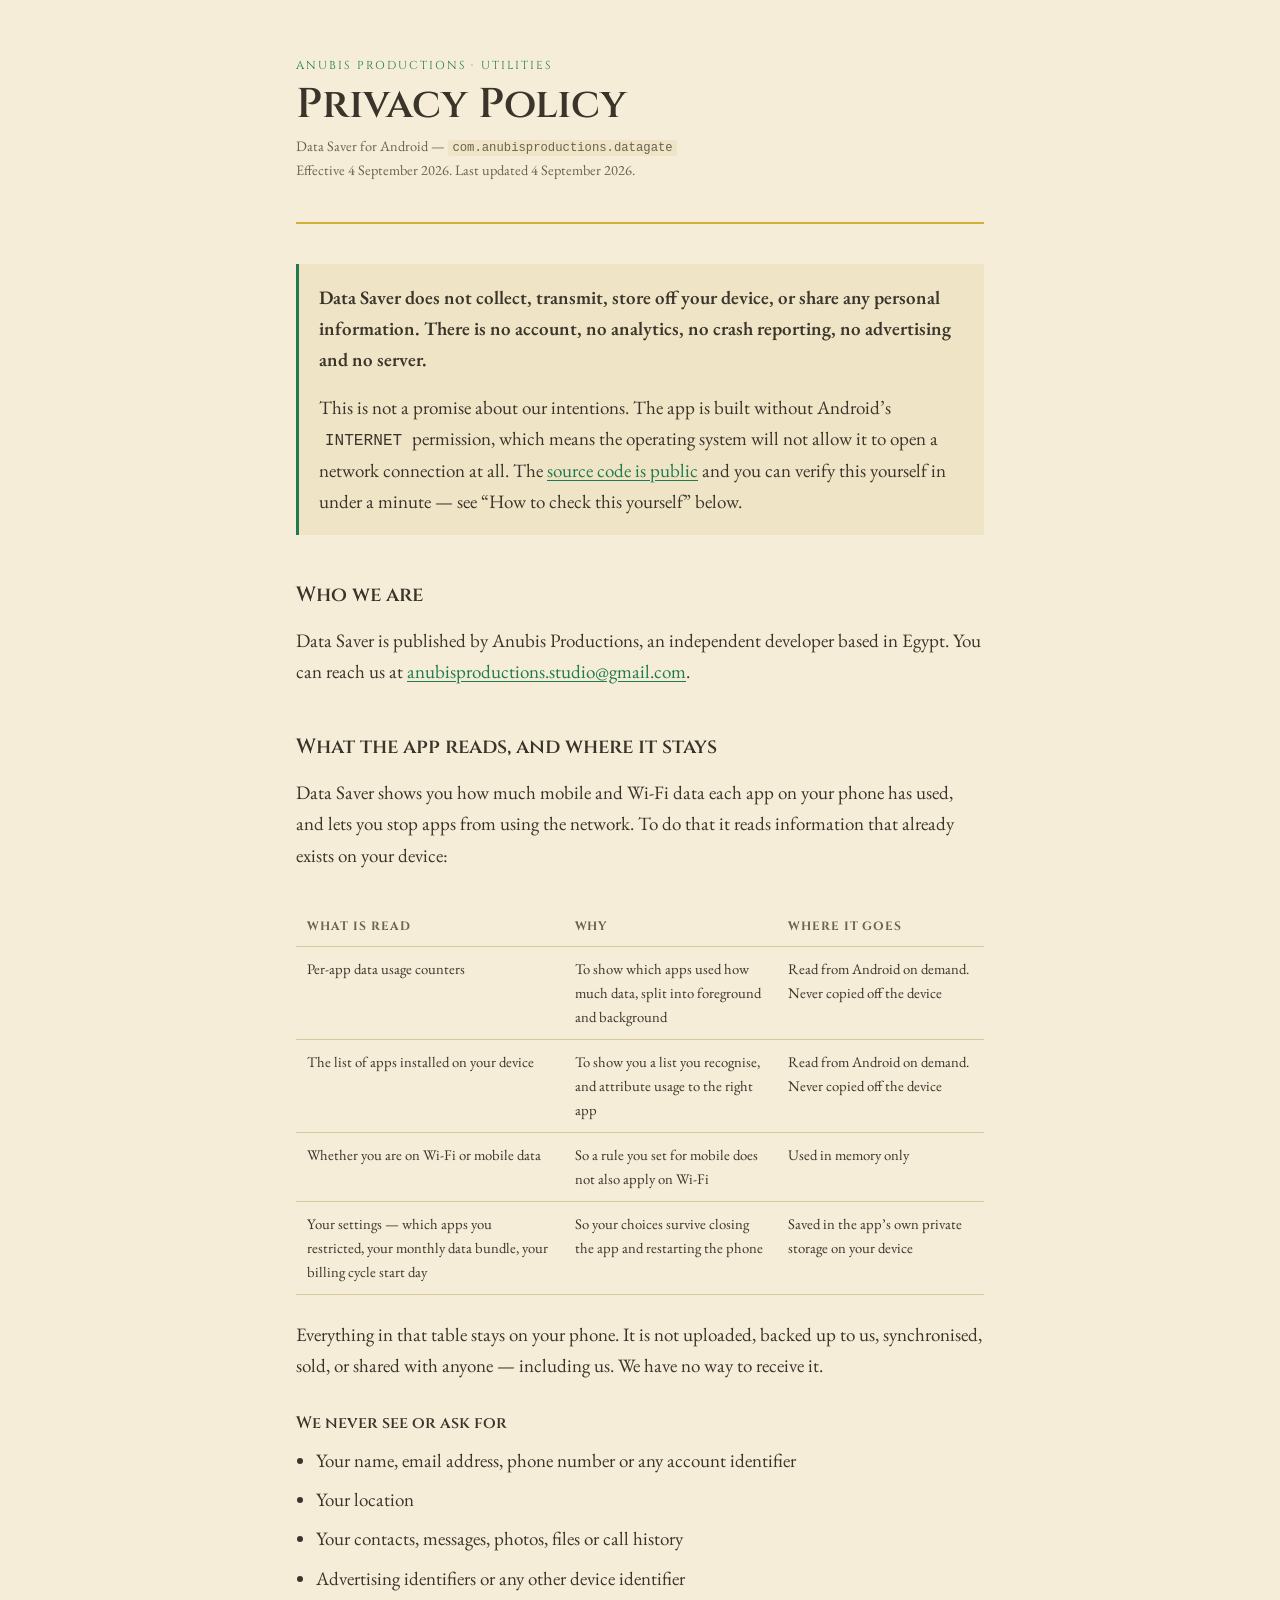
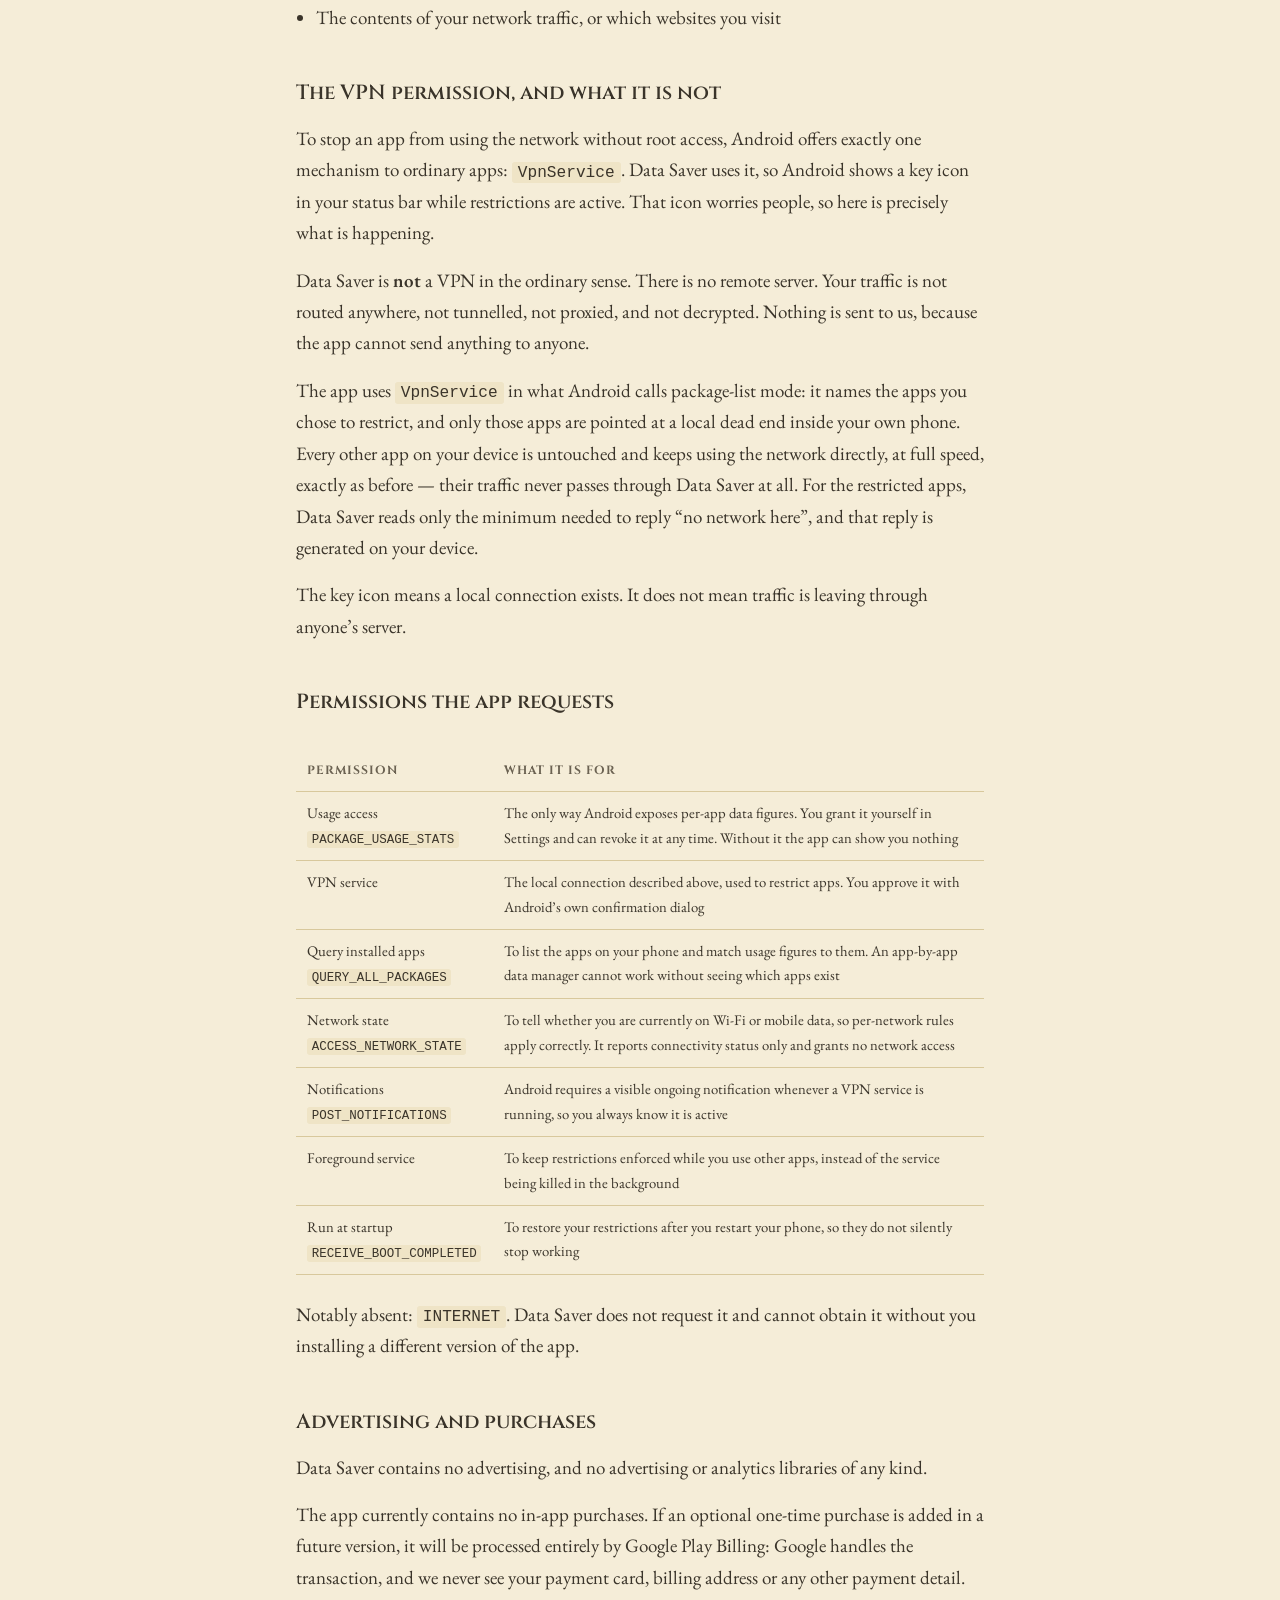
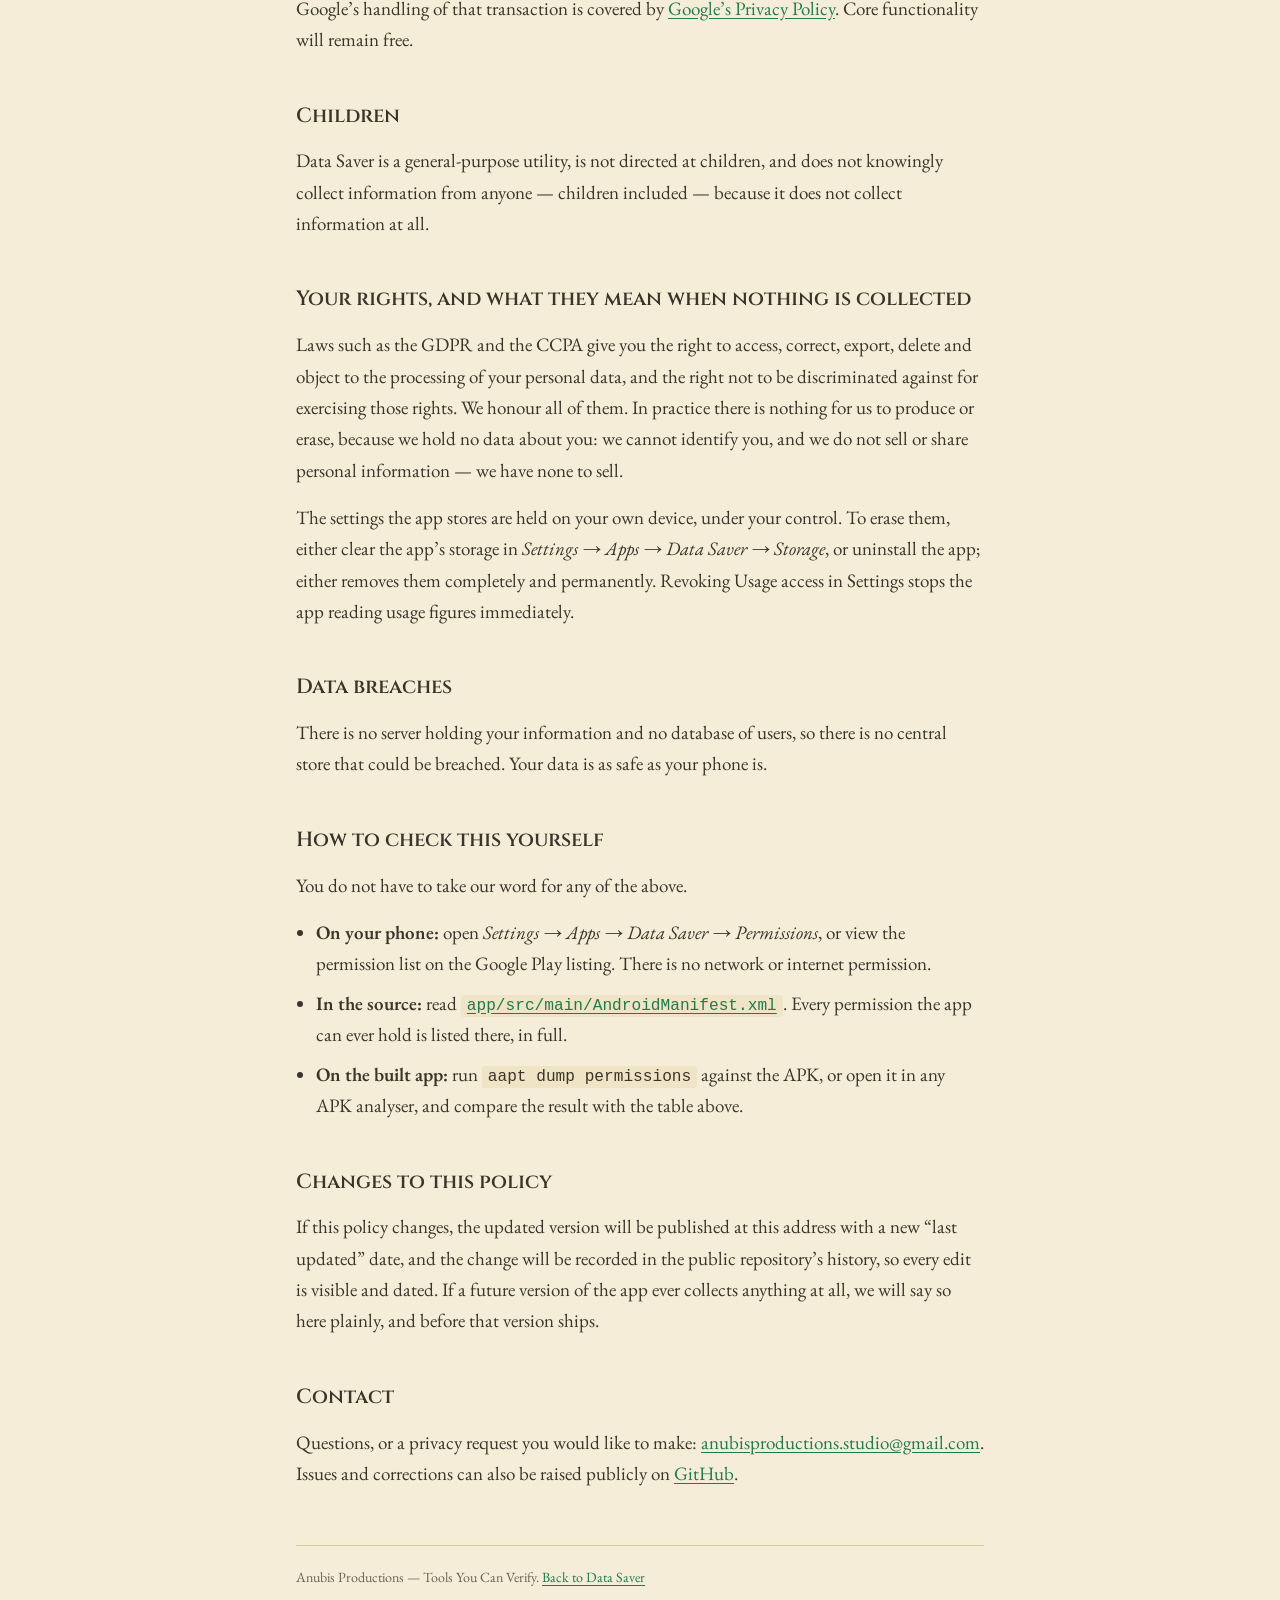
==== docs/privacy/index.html @ 2ae64df6 "Add privacy policy and project page for GitHub Pages Play requires a hosted privacy policy URL befor" ====
<!doctype html>
<html lang="en">
<head>
<meta charset="utf-8">
<meta name="viewport" content="width=device-width, initial-scale=1">
<title>Privacy Policy — Data Saver</title>
<meta name="description" content="Data Saver collects nothing. The app ships without the INTERNET permission, so it is technically incapable of sending your data anywhere.">
<link rel="preconnect" href="https://fonts.googleapis.com">
<link rel="preconnect" href="https://fonts.gstatic.com" crossorigin>
<link rel="stylesheet" href="https://fonts.googleapis.com/css2?family=Cinzel:wght@500;600&family=EB+Garamond:ital,wght@0,400;0,600;1,400&display=swap">
<link rel="stylesheet" href="../assets/style.css">
</head>
<body>
<div class="wrap">

<header class="masthead">
  <div class="eyebrow">Anubis Productions &middot; Utilities</div>
  <h1>Privacy Policy</h1>
  <p class="dateline">Data Saver for Android &mdash; <code>com.anubisproductions.datagate</code><br>
  Effective 4 September 2026. Last updated 4 September 2026.</p>
</header>

<div class="claim">
  <p><strong>Data Saver does not collect, transmit, store off your device, or share any
  personal information. There is no account, no analytics, no crash reporting, no
  advertising and no server.</strong></p>
  <p>This is not a promise about our intentions. The app is built without Android&rsquo;s
  <code>INTERNET</code> permission, which means the operating system will not allow it to
  open a network connection at all. The <a href="https://github.com/anubisproductions/datagate">source
  code is public</a> and you can verify this yourself in under a minute &mdash; see
  &ldquo;How to check this yourself&rdquo; below.</p>
</div>

<h2>Who we are</h2>

<p>Data Saver is published by Anubis Productions, an independent developer based in Egypt.
You can reach us at
<a href="mailto:anubisproductions.studio@gmail.com">anubisproductions.studio@gmail.com</a>.</p>

<h2>What the app reads, and where it stays</h2>

<p>Data Saver shows you how much mobile and Wi-Fi data each app on your phone has used, and
lets you stop apps from using the network. To do that it reads information that already
exists on your device:</p>

<div class="scroll">
<table>
  <thead>
    <tr><th>What is read</th><th>Why</th><th>Where it goes</th></tr>
  </thead>
  <tbody>
    <tr>
      <td>Per-app data usage counters</td>
      <td>To show which apps used how much data, split into foreground and background</td>
      <td>Read from Android on demand. Never copied off the device</td>
    </tr>
    <tr>
      <td>The list of apps installed on your device</td>
      <td>To show you a list you recognise, and attribute usage to the right app</td>
      <td>Read from Android on demand. Never copied off the device</td>
    </tr>
    <tr>
      <td>Whether you are on Wi-Fi or mobile data</td>
      <td>So a rule you set for mobile does not also apply on Wi-Fi</td>
      <td>Used in memory only</td>
    </tr>
    <tr>
      <td>Your settings &mdash; which apps you restricted, your monthly data bundle, your
          billing cycle start day</td>
      <td>So your choices survive closing the app and restarting the phone</td>
      <td>Saved in the app&rsquo;s own private storage on your device</td>
    </tr>
  </tbody>
</table>
</div>

<p>Everything in that table stays on your phone. It is not uploaded, backed up to us,
synchronised, sold, or shared with anyone &mdash; including us. We have no way to receive it.</p>

<h3>We never see or ask for</h3>

<ul>
  <li>Your name, email address, phone number or any account identifier</li>
  <li>Your location</li>
  <li>Your contacts, messages, photos, files or call history</li>
  <li>Advertising identifiers or any other device identifier</li>
  <li>The contents of your network traffic, or which websites you visit</li>
</ul>

<h2>The VPN permission, and what it is not</h2>

<p>To stop an app from using the network without root access, Android offers exactly one
mechanism to ordinary apps: <code>VpnService</code>. Data Saver uses it, so Android shows a
key icon in your status bar while restrictions are active. That icon worries people, so here
is precisely what is happening.</p>

<p>Data Saver is <strong>not</strong> a VPN in the ordinary sense. There is no remote server.
Your traffic is not routed anywhere, not tunnelled, not proxied, and not decrypted. Nothing
is sent to us, because the app cannot send anything to anyone.</p>

<p>The app uses <code>VpnService</code> in what Android calls package-list mode: it names the
apps you chose to restrict, and only those apps are pointed at a local dead end inside your
own phone. Every other app on your device is untouched and keeps using the network directly,
at full speed, exactly as before &mdash; their traffic never passes through Data Saver at
all. For the restricted apps, Data Saver reads only the minimum needed to reply
&ldquo;no network here&rdquo;, and that reply is generated on your device.</p>

<p>The key icon means a local connection exists. It does not mean traffic is leaving through
anyone&rsquo;s server.</p>

<h2>Permissions the app requests</h2>

<div class="scroll">
<table>
  <thead>
    <tr><th>Permission</th><th>What it is for</th></tr>
  </thead>
  <tbody>
    <tr>
      <td>Usage access<br><code>PACKAGE_USAGE_STATS</code></td>
      <td>The only way Android exposes per-app data figures. You grant it yourself in
          Settings and can revoke it at any time. Without it the app can show you nothing</td>
    </tr>
    <tr>
      <td>VPN service</td>
      <td>The local connection described above, used to restrict apps. You approve it with
          Android&rsquo;s own confirmation dialog</td>
    </tr>
    <tr>
      <td>Query installed apps<br><code>QUERY_ALL_PACKAGES</code></td>
      <td>To list the apps on your phone and match usage figures to them. An app-by-app data
          manager cannot work without seeing which apps exist</td>
    </tr>
    <tr>
      <td>Network state<br><code>ACCESS_NETWORK_STATE</code></td>
      <td>To tell whether you are currently on Wi-Fi or mobile data, so per-network rules
          apply correctly. It reports connectivity status only and grants no network access</td>
    </tr>
    <tr>
      <td>Notifications<br><code>POST_NOTIFICATIONS</code></td>
      <td>Android requires a visible ongoing notification whenever a VPN service is running,
          so you always know it is active</td>
    </tr>
    <tr>
      <td>Foreground service</td>
      <td>To keep restrictions enforced while you use other apps, instead of the service
          being killed in the background</td>
    </tr>
    <tr>
      <td>Run at startup<br><code>RECEIVE_BOOT_COMPLETED</code></td>
      <td>To restore your restrictions after you restart your phone, so they do not silently
          stop working</td>
    </tr>
  </tbody>
</table>
</div>

<p>Notably absent: <code>INTERNET</code>. Data Saver does not request it and cannot obtain it
without you installing a different version of the app.</p>

<h2>Advertising and purchases</h2>

<p>Data Saver contains no advertising, and no advertising or analytics libraries of any
kind.</p>

<p>The app currently contains no in-app purchases. If an optional one-time purchase is added
in a future version, it will be processed entirely by Google Play Billing: Google handles the
transaction, and we never see your payment card, billing address or any other payment detail.
Google&rsquo;s handling of that transaction is covered by
<a href="https://policies.google.com/privacy">Google&rsquo;s Privacy Policy</a>. Core
functionality will remain free.</p>

<h2>Children</h2>

<p>Data Saver is a general-purpose utility, is not directed at children, and does not
knowingly collect information from anyone &mdash; children included &mdash; because it does
not collect information at all.</p>

<h2>Your rights, and what they mean when nothing is collected</h2>

<p>Laws such as the GDPR and the CCPA give you the right to access, correct, export, delete
and object to the processing of your personal data, and the right not to be discriminated
against for exercising those rights. We honour all of them. In practice there is nothing for
us to produce or erase, because we hold no data about you: we cannot identify you, and we do
not sell or share personal information &mdash; we have none to sell.</p>

<p>The settings the app stores are held on your own device, under your control. To erase
them, either clear the app&rsquo;s storage in <em>Settings &rarr; Apps &rarr; Data Saver
&rarr; Storage</em>, or uninstall the app; either removes them completely and permanently.
Revoking Usage access in Settings stops the app reading usage figures immediately.</p>

<h2>Data breaches</h2>

<p>There is no server holding your information and no database of users, so there is no
central store that could be breached. Your data is as safe as your phone is.</p>

<h2>How to check this yourself</h2>

<p>You do not have to take our word for any of the above.</p>

<ul>
  <li><strong>On your phone:</strong> open <em>Settings &rarr; Apps &rarr; Data Saver &rarr;
      Permissions</em>, or view the permission list on the Google Play listing. There is no
      network or internet permission.</li>
  <li><strong>In the source:</strong> read
      <a href="https://github.com/anubisproductions/datagate/blob/main/app/src/main/AndroidManifest.xml"><code>app/src/main/AndroidManifest.xml</code></a>.
      Every permission the app can ever hold is listed there, in full.</li>
  <li><strong>On the built app:</strong> run <code>aapt dump permissions</code> against the
      APK, or open it in any APK analyser, and compare the result with the table above.</li>
</ul>

<h2>Changes to this policy</h2>

<p>If this policy changes, the updated version will be published at this address with a new
&ldquo;last updated&rdquo; date, and the change will be recorded in the public
repository&rsquo;s history, so every edit is visible and dated. If a future version of the
app ever collects anything at all, we will say so here plainly, and before that version
ships.</p>

<h2>Contact</h2>

<p>Questions, or a privacy request you would like to make:
<a href="mailto:anubisproductions.studio@gmail.com">anubisproductions.studio@gmail.com</a>.
Issues and corrections can also be raised publicly on
<a href="https://github.com/anubisproductions/datagate/issues">GitHub</a>.</p>

<footer>
  Anubis Productions &mdash; Tools You Can Verify.
  <a href="../">Back to Data Saver</a>
</footer>

</div>
</body>
</html>
---- docs/assets/style.css ----
/* Anubis Productions - Utilities line.
   Sandstone ground, tomb-stone text, malachite accent. No pure black or white. */

:root {
  --ground:      #F5EDD8;   /* Linen */
  --panel:       #EFE4C6;
  --ink:         #3A342A;   /* Tomb Stone */
  --ink-soft:    #6B6252;
  --accent:      #1F7A4D;   /* Malachite */
  --rule:        #D4AF37;   /* Pharaoh Gold */
  --hair:        #D8C89C;
}

@media (prefers-color-scheme: dark) {
  :root:not([data-theme="light"]) {
    --ground:   #23201A;
    --panel:    #2C281F;
    --ink:      #EDE3CA;
    --ink-soft: #A99E85;
    --accent:   #46B07C;
    --rule:     #D4AF37;
    --hair:     #443E31;
  }
}

:root[data-theme="dark"] {
  --ground:   #23201A;
  --panel:    #2C281F;
  --ink:      #EDE3CA;
  --ink-soft: #A99E85;
  --accent:   #46B07C;
  --rule:     #D4AF37;
  --hair:     #443E31;
}

* { box-sizing: border-box; }

body {
  margin: 0;
  background: var(--ground);
  color: var(--ink);
  font-family: "EB Garamond", Georgia, "Times New Roman", serif;
  font-size: 19px;
  line-height: 1.65;
  -webkit-text-size-adjust: 100%;
}

.wrap {
  max-width: 46rem;           /* ~65 characters of running text */
  margin: 0 auto;
  padding: 3.5rem 1.5rem 5rem;
}

header.masthead {
  display: flex;
  flex-direction: column;
  gap: 0.35rem;
  padding-bottom: 1.5rem;
  margin-bottom: 2.5rem;
  border-bottom: 2px solid var(--rule);
}

.eyebrow {
  font-family: "Cinzel", Georgia, serif;
  font-size: 0.72rem;
  letter-spacing: 0.18em;
  text-transform: uppercase;
  color: var(--accent);
}

h1 {
  font-family: "Cinzel", Georgia, serif;
  font-weight: 600;
  font-size: clamp(1.9rem, 5vw, 2.6rem);
  line-height: 1.15;
  margin: 0;
  text-wrap: balance;
}

h2 {
  font-family: "Cinzel", Georgia, serif;
  font-weight: 600;
  font-size: 1.28rem;
  margin: 2.75rem 0 0.75rem;
  text-wrap: balance;
}

h3 {
  font-family: "Cinzel", Georgia, serif;
  font-weight: 600;
  font-size: 1.02rem;
  margin: 1.75rem 0 0.5rem;
}

p { margin: 0 0 1rem; }

.dateline {
  font-size: 0.9rem;
  color: var(--ink-soft);
}

a { color: var(--accent); text-underline-offset: 0.18em; }
a:focus-visible { outline: 2px solid var(--rule); outline-offset: 3px; border-radius: 2px; }

ul { margin: 0 0 1rem; padding-left: 1.25rem; }
li { margin-bottom: 0.5rem; }

strong { font-weight: 600; }

code {
  font-family: ui-monospace, "SF Mono", Menlo, Consolas, monospace;
  font-size: 0.85em;
  background: var(--panel);
  padding: 0.12em 0.36em;
  border-radius: 3px;
}

.claim {
  background: var(--panel);
  border-left: 3px solid var(--accent);
  padding: 1.1rem 1.25rem;
  margin: 1.75rem 0;
}
.claim p:last-child { margin-bottom: 0; }

table {
  width: 100%;
  border-collapse: collapse;
  margin: 1.25rem 0 1.5rem;
  font-size: 0.92rem;
}
.scroll { overflow-x: auto; }
th, td {
  text-align: left;
  vertical-align: top;
  padding: 0.6rem 0.7rem;
  border-bottom: 1px solid var(--hair);
}
th {
  font-family: "Cinzel", Georgia, serif;
  font-size: 0.75rem;
  letter-spacing: 0.08em;
  text-transform: uppercase;
  color: var(--ink-soft);
  white-space: nowrap;
}

footer {
  margin-top: 3.5rem;
  padding-top: 1.25rem;
  border-top: 1px solid var(--hair);
  font-size: 0.88rem;
  color: var(--ink-soft);
}
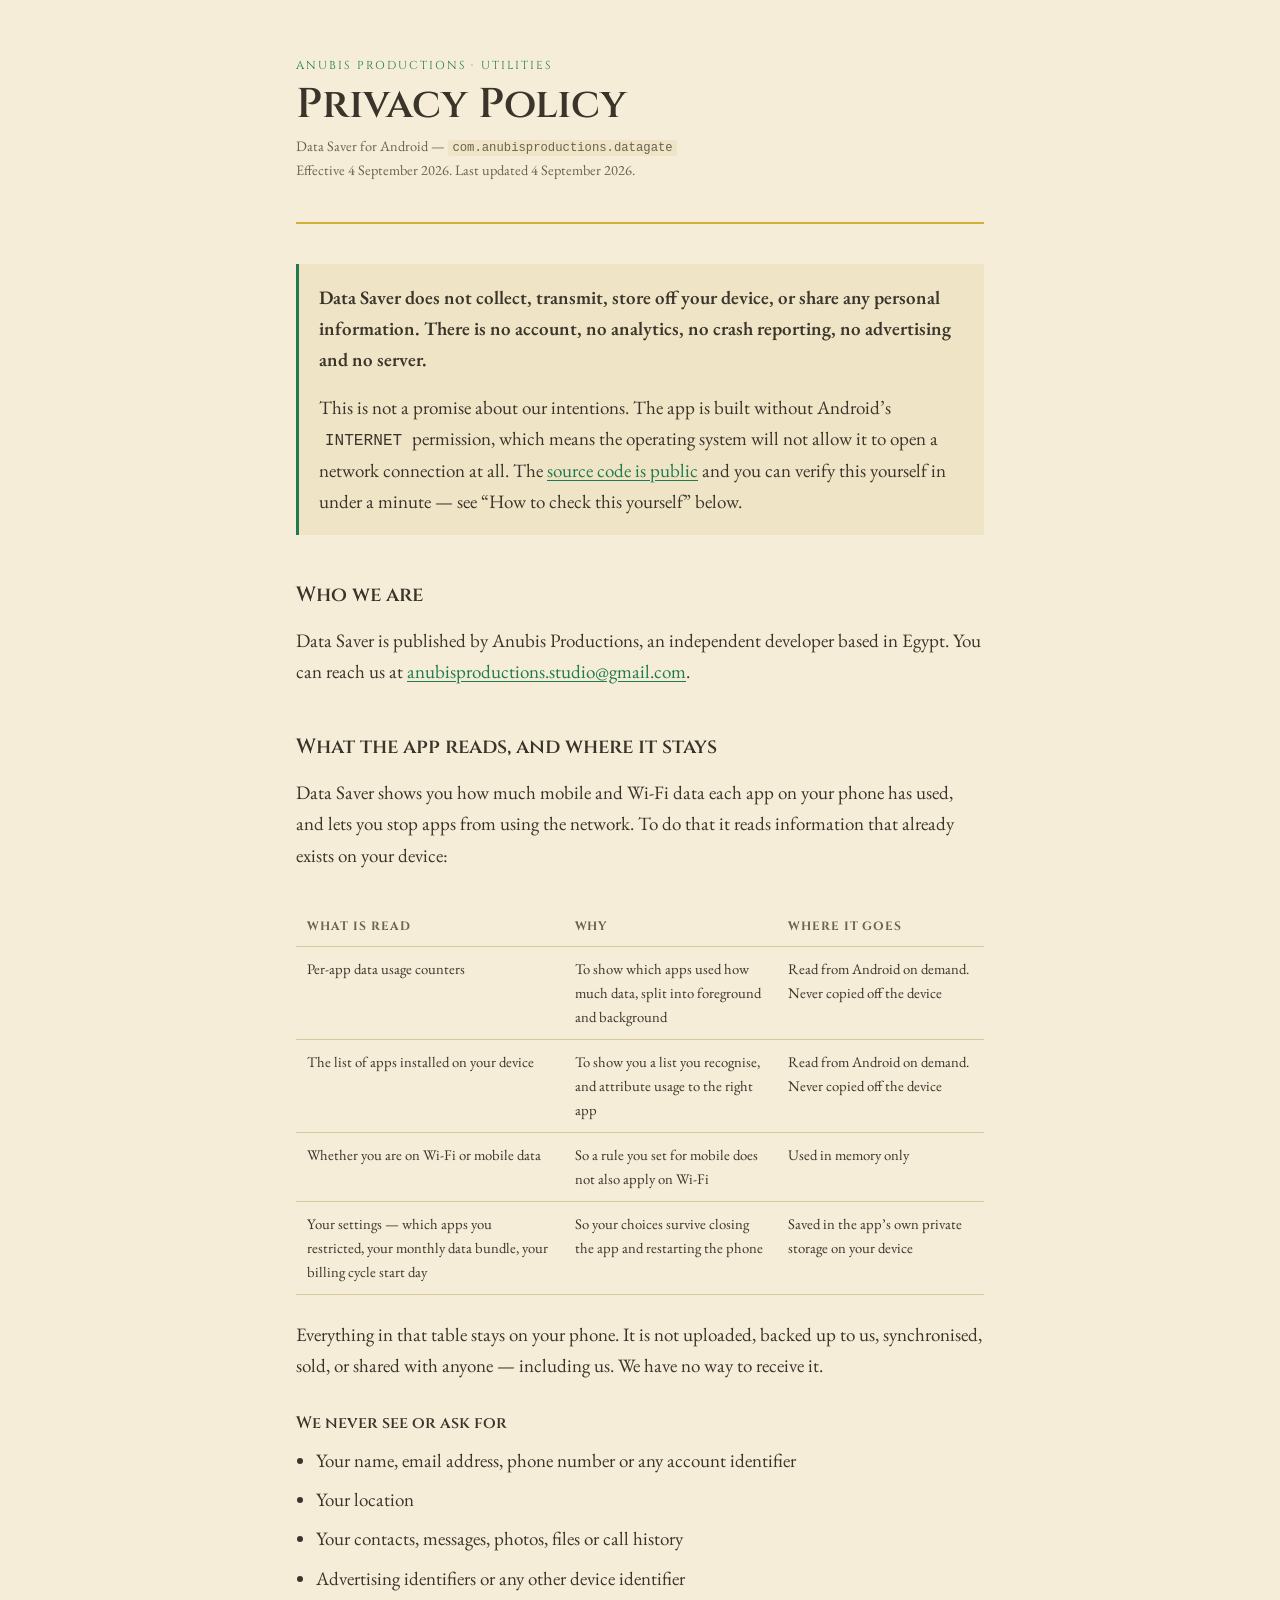
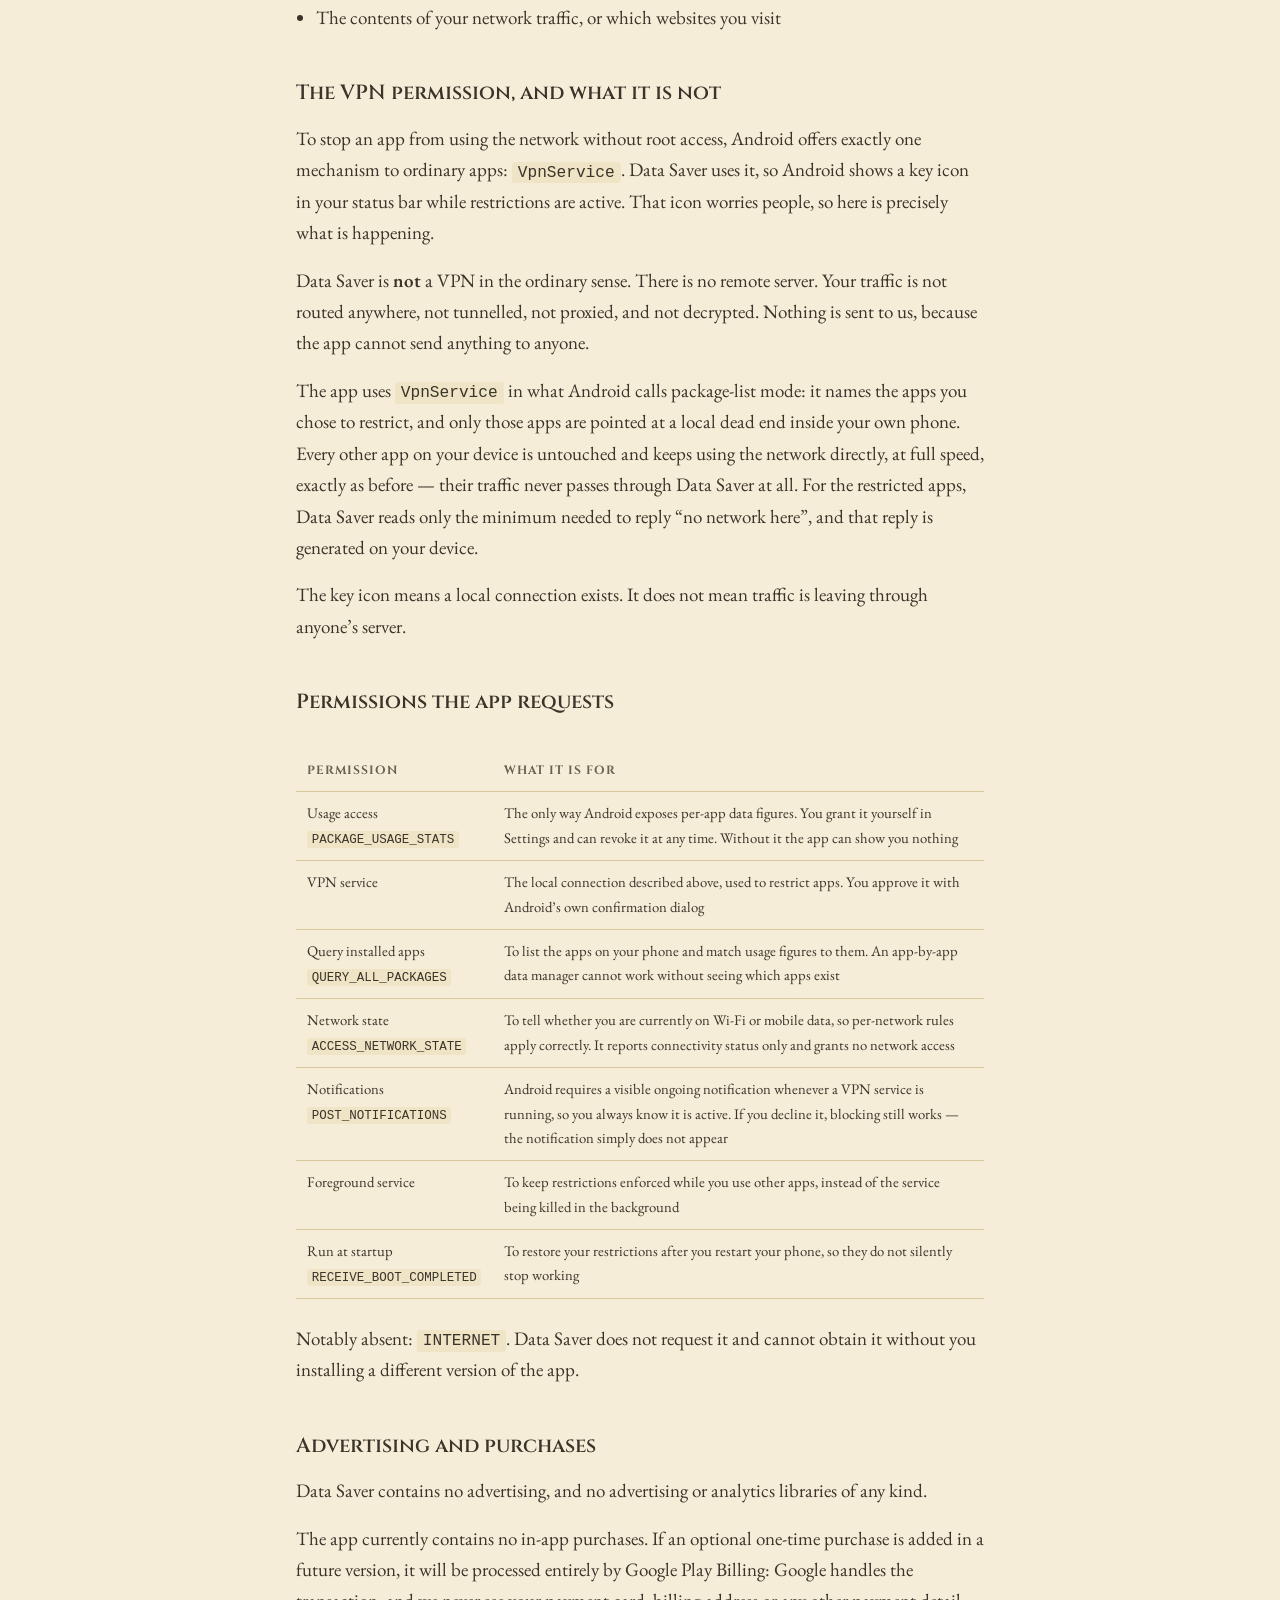
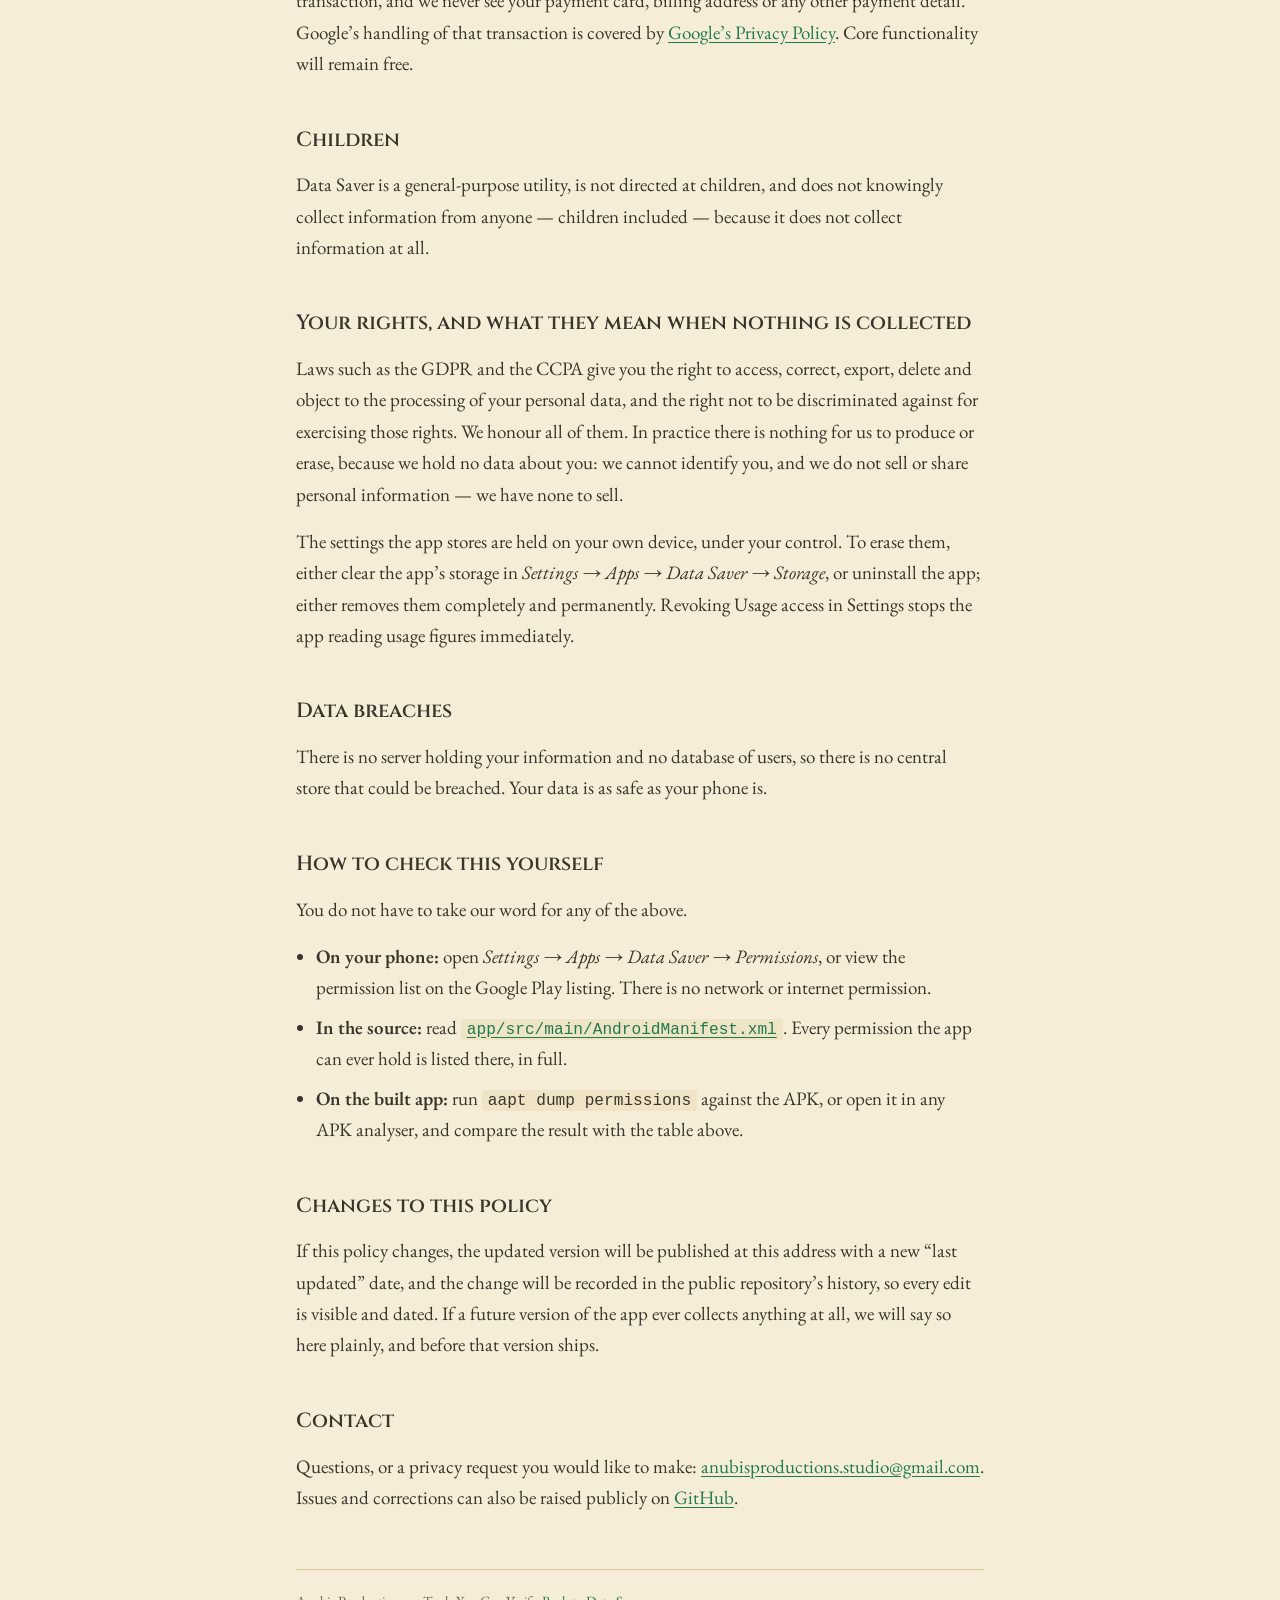
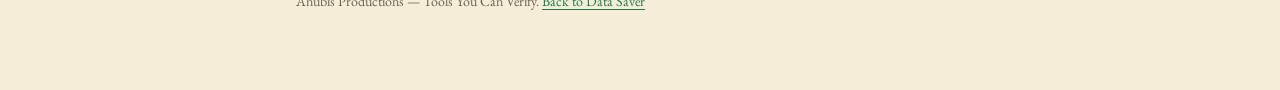
==== commit afaeccb4: "Localise the strings that were built in Kotlin, and pluralise the counts Running the app in Arabic o" ====
--- a/docs/privacy/index.html
+++ b/docs/privacy/index.html
@@ -138,8 +138,9 @@
     </tr>
     <tr>
       <td>Notifications<br><code>POST_NOTIFICATIONS</code></td>
-      <td>Android requires a visible ongoing notification whenever a VPN service is running,
-          so you always know it is active</td>
+      <td>Android requires a visible ongoing notification whenever a VPN service is
+          running, so you always know it is active. If you decline it, blocking still works
+          &mdash; the notification simply does not appear</td>
     </tr>
     <tr>
       <td>Foreground service</td>
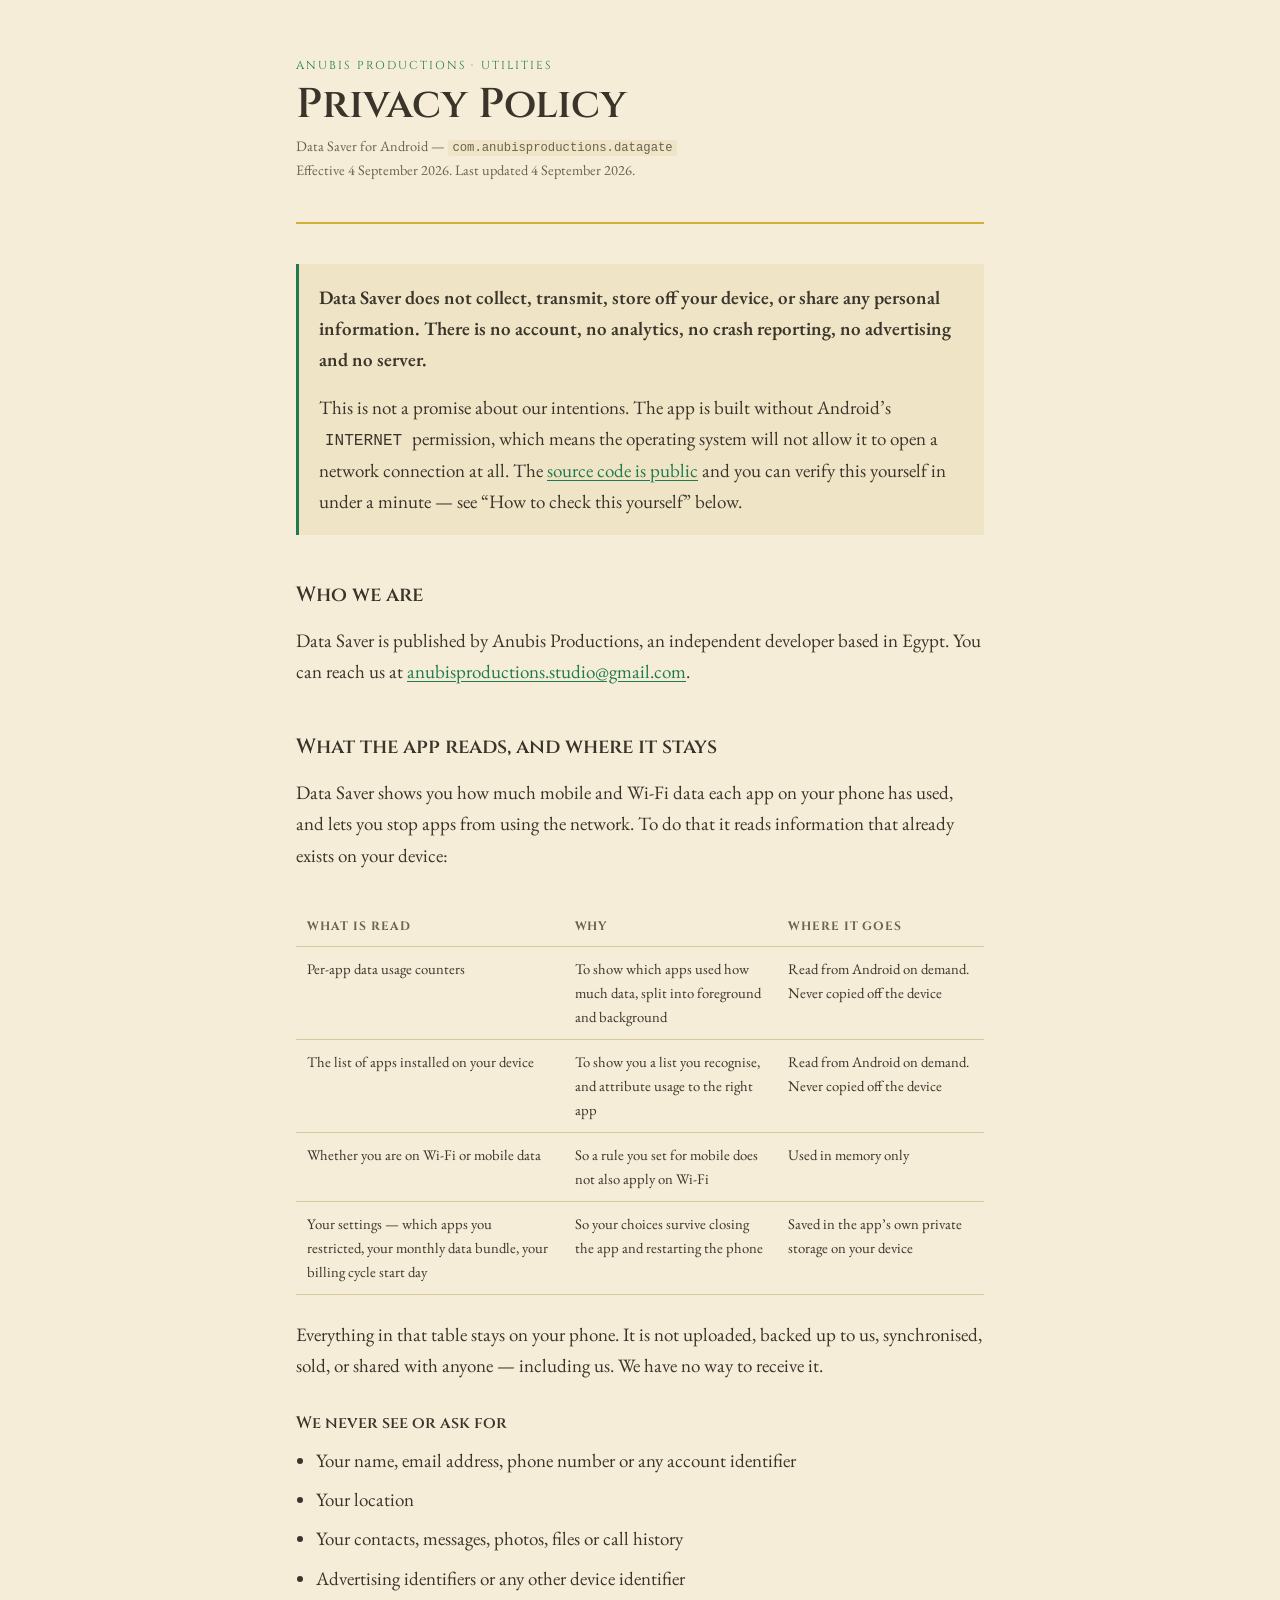
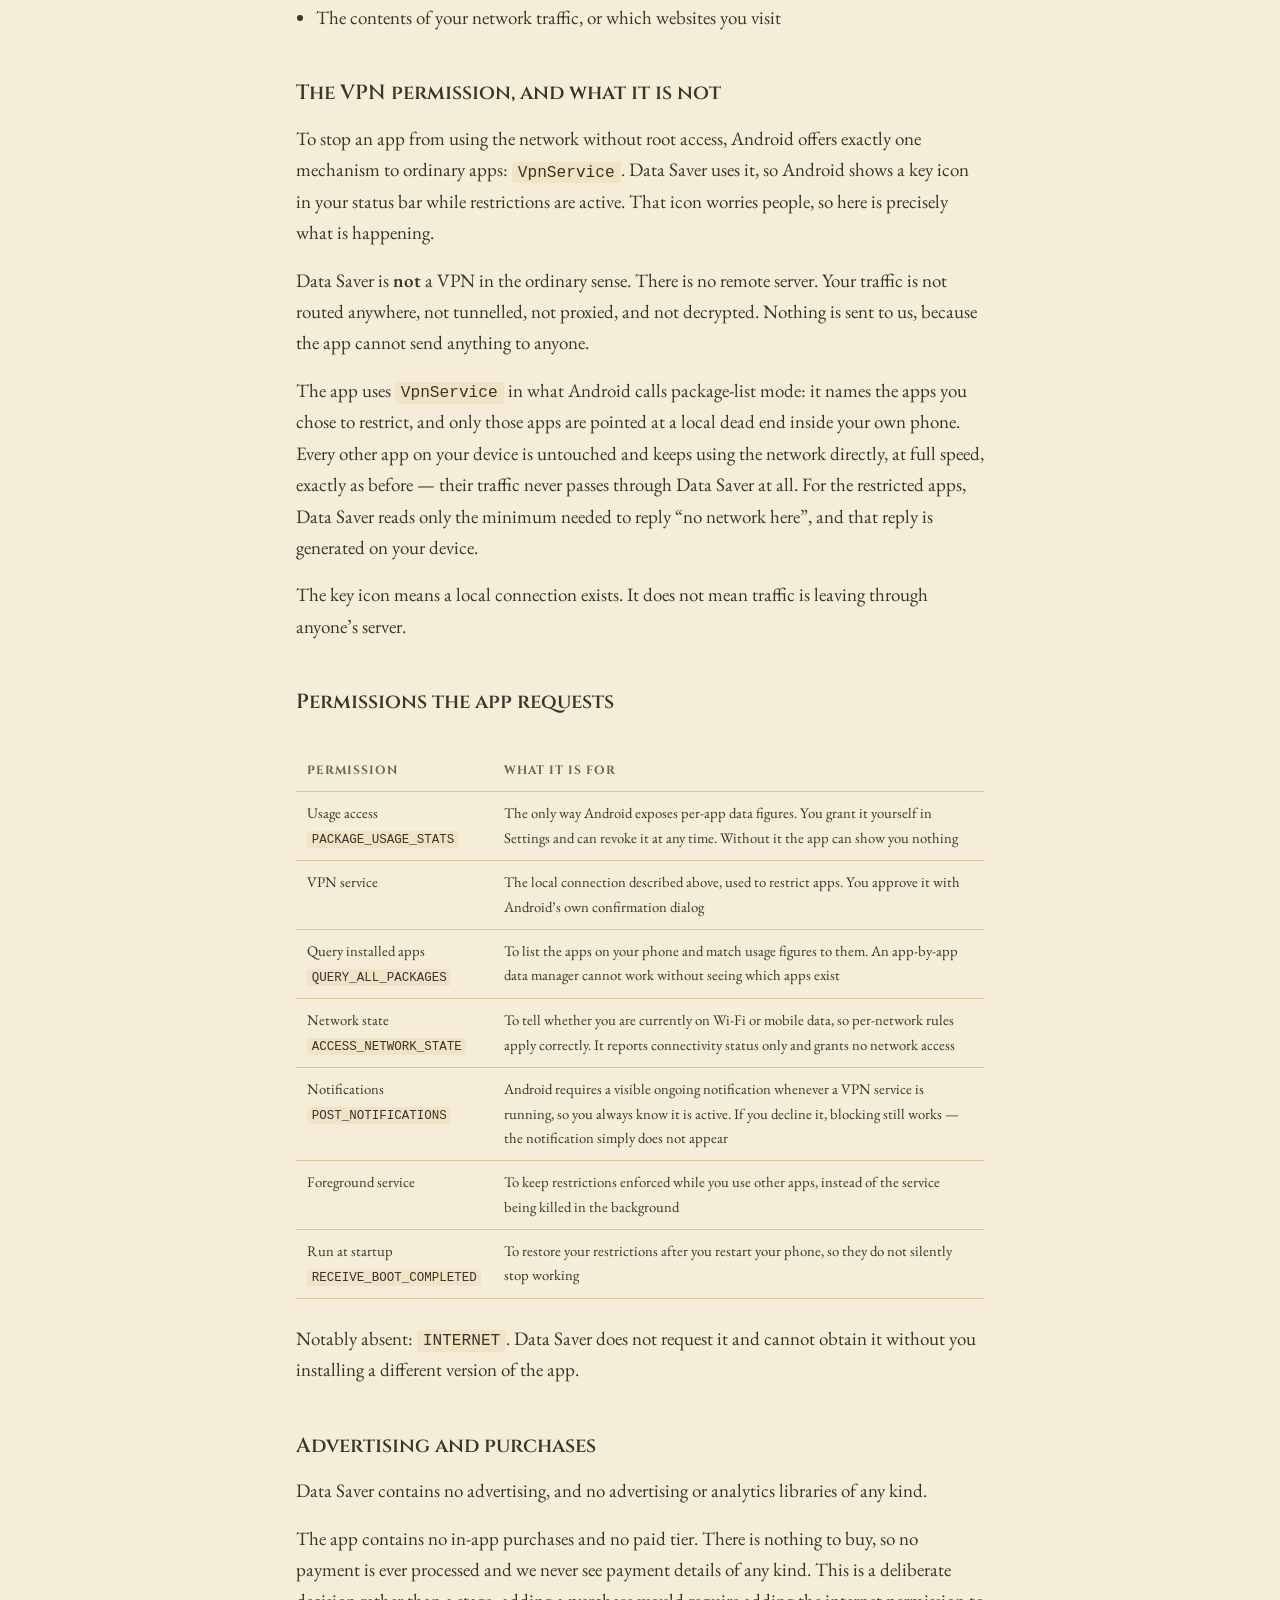
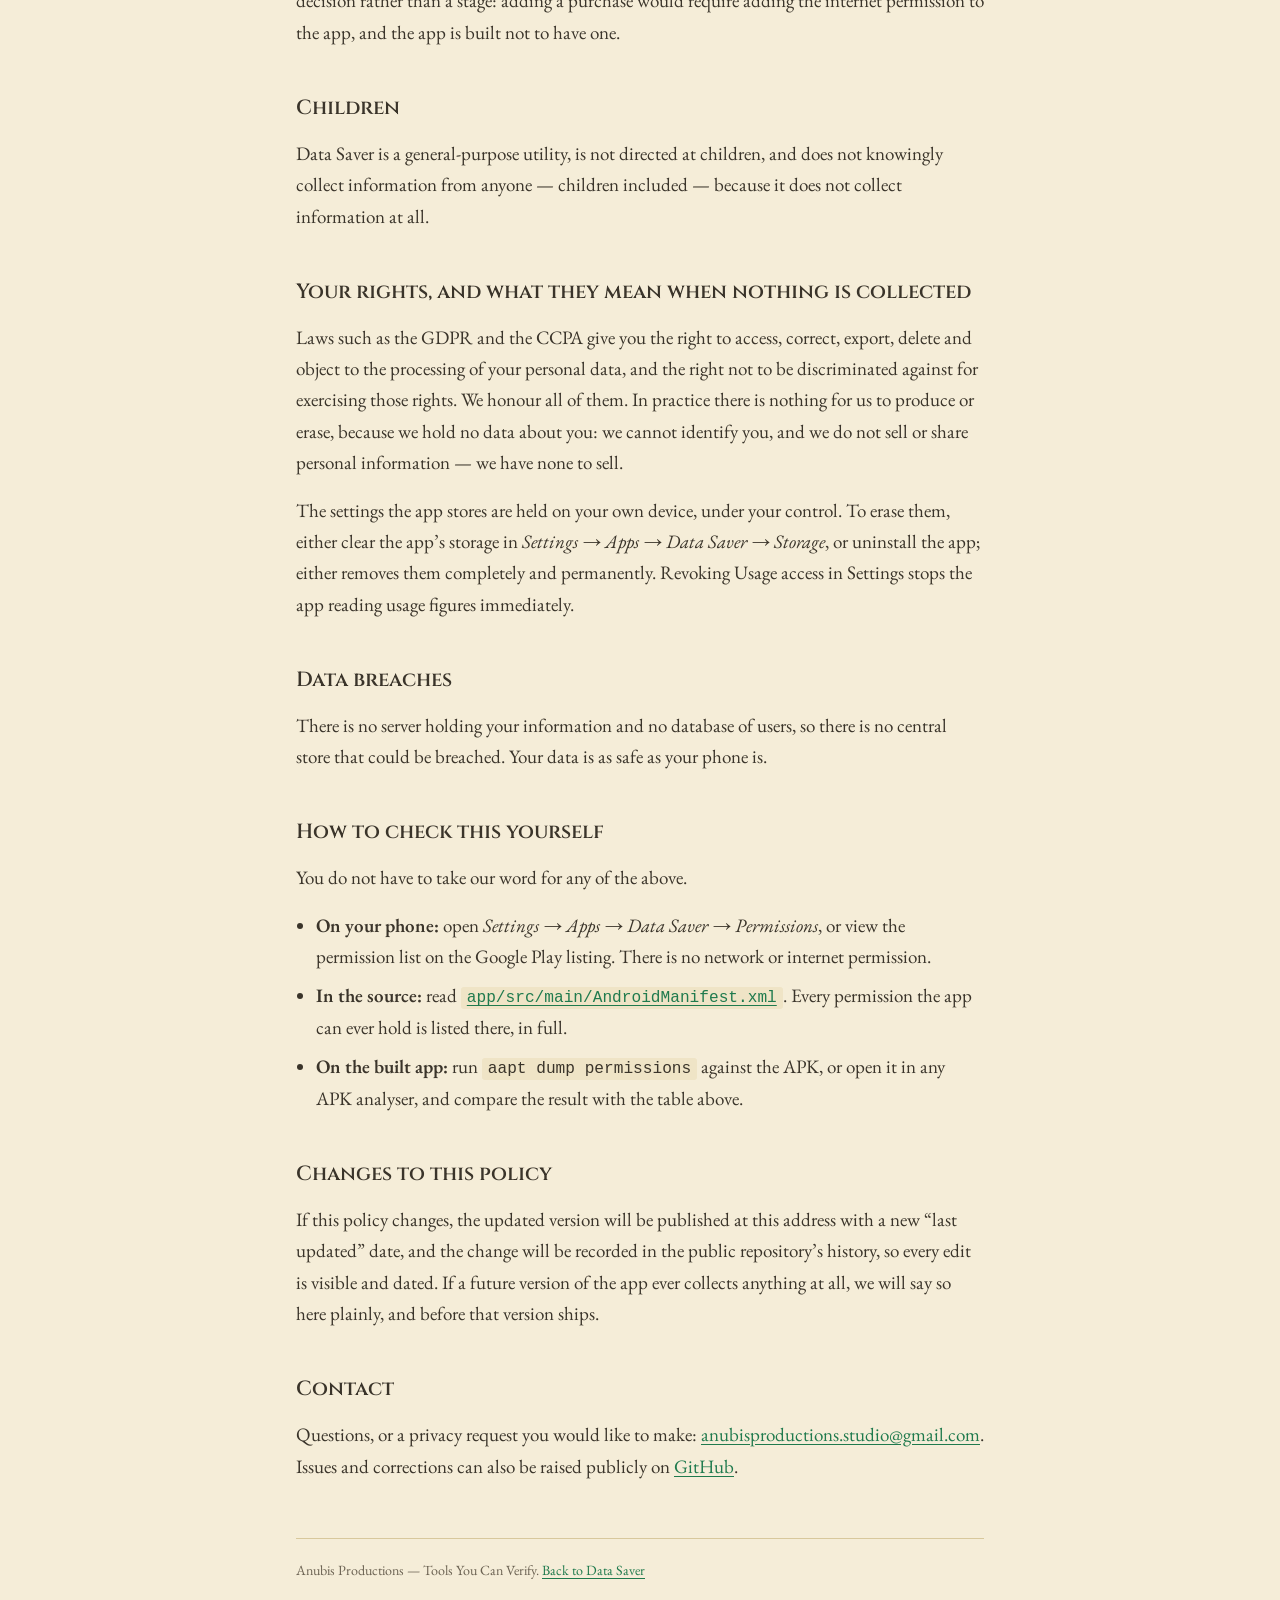
==== commit d5fdab11: "Ship free in full, and fix the three issues that were still open The paid tier is dropped. Play Bill" ====
--- a/docs/privacy/index.html
+++ b/docs/privacy/index.html
@@ -164,12 +164,10 @@
 <p>Data Saver contains no advertising, and no advertising or analytics libraries of any
 kind.</p>
 
-<p>The app currently contains no in-app purchases. If an optional one-time purchase is added
-in a future version, it will be processed entirely by Google Play Billing: Google handles the
-transaction, and we never see your payment card, billing address or any other payment detail.
-Google&rsquo;s handling of that transaction is covered by
-<a href="https://policies.google.com/privacy">Google&rsquo;s Privacy Policy</a>. Core
-functionality will remain free.</p>
+<p>The app contains no in-app purchases and no paid tier. There is nothing to buy, so no
+payment is ever processed and we never see payment details of any kind. This is a deliberate
+decision rather than a stage: adding a purchase would require adding the internet permission
+to the app, and the app is built not to have one.</p>
 
 <h2>Children</h2>
 
